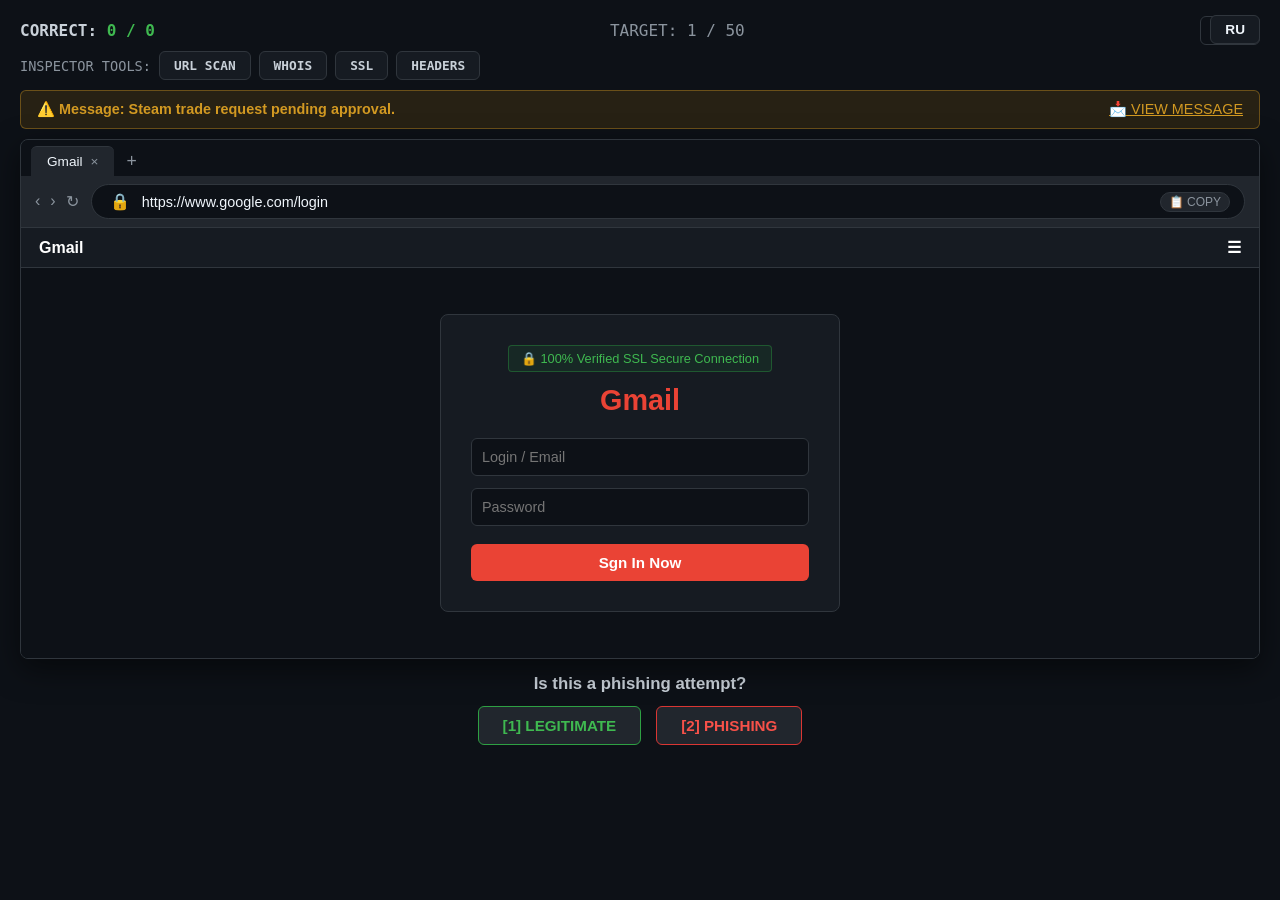
==== test.html @ 47da41e9 "ui: update simulation window layout and modals" ====
<!DOCTYPE html>
<html lang="en">
<head>
    <meta charset="UTF-8">
    <meta name="viewport" content="width=device-width, initial-scale=1.0">
    <title>Sentinel OS | Active Simulation</title>
    <link rel="manifest" href="manifest.json">
    <link rel="icon" type="image/svg+xml" href="data:image/svg+xml,<svg xmlns='http://www.w3.org/2000/svg' viewBox='0 0 24 24' fill='%232ea043'><path d='M12 1L3 5v6c0 5.55 3.84 10.74 9 12 5.16-1.26 9-6.45 9-12V5l-9-4zm0 10.99h7c-.53 4.12-3.28 7.79-7 8.94V12H5V6.3l7-3.11v8.8z'/></svg>">
    <link rel="stylesheet" href="style.css">
</head>
<body class="app-body fullscreen-mode">
    <div class="top-nav-bar">
        <button class="lang-btn" onclick="toggleLanguage()">RU</button>
    </div>

    <div id="simulation-ui" class="test-container fade-in">
        <div class="simulation-header">
            <div class="score-section">
                <span data-i18n="score">CORRECT:</span> <span id="score-count" class="highlight-green">0 / 0</span>
            </div>
            <div id="sim-progress" class="progress-tracker">TARGET: 1 / 50</div>
            <button class="btn-secondary" onclick="abortMission()" data-i18n="abort">EXIT</button>
        </div>

        <div class="tools-panel">
            <div class="tool-label" data-i18n="tools">INSPECTOR TOOLS:</div>
            <button class="tool-btn" id="tool-urlscan" onclick="useTool('urlscan')" data-i18n="url_scan">URL SCAN</button>
            <button class="tool-btn" id="tool-whois" onclick="useTool('whois')" data-i18n="whois">WHOIS</button>
            <button class="tool-btn" id="tool-ssl" onclick="useTool('ssl')" data-i18n="ssl">SSL</button>
            <button class="tool-btn" id="tool-headers" onclick="useTool('headers')" data-i18n="headers">HEADERS</button>
        </div>

        <div id="context-banner" class="context-banner clickable-banner" onclick="openEmailModal()"></div>

        <div id="device-frame" class="chrome-browser">
            <div id="heatmap-marker" class="heatmap-circle" hidden></div>
            
            <div class="chrome-tabs">
                <div class="chrome-tab active">
                    <span id="tab-title">Loading...</span>
                    <span class="tab-close">×</span>
                </div>
                <div class="chrome-new-tab">+</div>
            </div>

            <div class="chrome-toolbar">
                <div class="nav-btns">
                    <span class="nav-arrow">‹</span>
                    <span class="nav-arrow">›</span>
                    <span class="nav-reload">↻</span>
                </div>
                <div class="chrome-address-bar">
                    <span id="lock-icon" class="lock-status clickable-lock" onclick="openSslModal()" title="View SSL Certificate">🔒</span>
                    <span id="address-bar" class="url-text">https://...</span>
                    <button class="copy-url-btn" onclick="copyAddressUrl()" id="copy-btn">📋 COPY</button>
                </div>
            </div>

            <div id="device-content" class="browser-viewport"></div>
        </div>

        <div id="console-output" class="console-box" hidden></div>

        <div id="controls-area" class="controls-wrapper">
            <div class="question-text" data-i18n="question">Is this a phishing attempt?</div>
            <div class="btn-group row">
                <button class="btn btn-legit" onclick="submitSentinelDecision(false)" data-i18n="btn_legit">[1] LEGITIMATE</button>
                <button class="btn btn-phish" onclick="submitSentinelDecision(true)" data-i18n="btn_phish">[2] PHISHING</button>
            </div>
        </div>

        <div id="explanation-area" class="explanation-box" hidden>
            <div class="result-box">
                <h3 id="result-status"></h3>
                <p id="error-text" class="console-error"></p>
            </div>
            <div class="btn-group row" style="margin-top: 15px;">
                <button id="next-btn" class="btn btn-primary" onclick="loadNextTarget()" data-i18n="btn_next">NEXT TARGET [ENTER]</button>
            </div>
        </div>
    </div>

    <div id="analysis-screen" class="test-container fade-in" hidden>
        <h1 class="success-text" data-i18n="comp_title">THREAT ANALYSIS REPORT</h1>
        <div class="behavior-report">
            <h3 data-i18n="report_header">SYSTEM BEHAVIORAL ANALYSIS</h3>
            <p id="behavior-text"></p>
        </div>

        <div class="log-filter-btns">
            <button class="filter-btn active" onclick="filterLog('all')" id="filter-all">ALL</button>
            <button class="filter-btn" onclick="filterLog('pass')" id="filter-pass">PASSED</button>
            <button class="filter-btn" onclick="filterLog('fail')" id="filter-fail">FAILED</button>
            <button class="filter-btn" onclick="copyAnalysisReport()" id="copy-report-btn">📋 COPY REPORT</button>
        </div>

        <div id="analysis-log" class="analysis-log-container"></div>
        
        <div style="margin-top: 25px; text-align: center;">
            <a href="index.html" class="btn btn-primary" data-i18n="btn_menu">RETURN TO MENU</a>
        </div>
    </div>

    <div id="ssl-modal" class="modal-overlay" hidden>
        <div class="modal-window">
            <div class="modal-header">
                <span data-i18n="ssl_cert_title">🔒 Security Certificate Viewer</span>
                <span class="modal-close" onclick="closeSslModal()">×</span>
            </div>
            <div class="modal-body">
                <div class="cert-field"><span class="cert-label">Issued To:</span> <span id="ssl-cert-domain" class="cert-val"></span></div>
                <div class="cert-field"><span class="cert-label">Issued By:</span> <span id="ssl-cert-issuer" class="cert-val"></span></div>
                <div class="cert-field"><span class="cert-label">Status:</span> <span id="ssl-cert-status" class="cert-val"></span></div>
                <div class="cert-field"><span class="cert-label">Validity Period:</span> <span id="ssl-cert-validity" class="cert-val">2025 - 2027</span></div>
                <div class="cert-field"><span class="cert-label">Fingerprint (SHA-256):</span> <code id="ssl-cert-serial" class="cert-code"></code></div>
            </div>
        </div>
    </div>

    <div id="email-modal" class="modal-overlay" hidden>
        <div class="modal-window email-window">
            <div class="modal-header">
                <span>📩 Incoming Notification Viewer</span>
                <span class="modal-close" onclick="closeEmailModal()">×</span>
            </div>
            <div class="email-body-content">
                <div class="email-row"><span class="email-label">From:</span> <span id="email-modal-sender" class="email-val highlight-red"></span></div>
                <div class="email-row"><span class="email-label">To:</span> <span class="email-val">you@sentinel-os.local</span></div>
                <div class="email-row"><span class="email-label">Subject:</span> <span id="email-modal-subject" class="email-val bold"></span></div>
                <hr class="email-divider">
                <div id="email-modal-body" class="email-text"></div>
            </div>
        </div>
    </div>

    <script src="data.js"></script>
    <script src="script.js"></script>
    <script>
        window.onload = () => { 
            applyLanguage(); 
            initSimulation();
        };
    </script>
</body>
</html>
---- style.css ----
[hidden] {
    display: none !important;
}

:root { 
    --bg-dark: #0d1117; 
    --panel-bg: #161b22;
    --border-color: #30363d;
    --text-primary: #c9d1d9; 
    --text-bright: #f0f6fc;
    --log-green: #2ea043; 
    --red: #da3633;
    --amber: #d29922;
    --chrome-bg: #161b22;
    --chrome-toolbar: #21262d;
    --chrome-url: #0d1117;
}

* { box-sizing: border-box; }

body { 
    background-color: var(--bg-dark); 
    color: var(--text-primary); 
    font-family: -apple-system, BlinkMacSystemFont, "Segoe UI", Roboto, Helvetica, Arial, sans-serif; 
    margin: 0; padding: 0; 
    min-height: 100vh;
}

.dashboard-body {
    background-color: #0d1117;
    background-image: 
        linear-gradient(to right, rgba(255, 255, 255, 0.02) 1px, transparent 1px),
        linear-gradient(to bottom, rgba(255, 255, 255, 0.02) 1px, transparent 1px);
    background-size: 32px 32px;
    min-height: 100vh;
    display: flex;
    flex-direction: column;
}

.app-header {
    width: 100%;
    display: flex;
    justify-content: space-between;
    align-items: center;
    padding: 16px 40px;
    border-bottom: 1px solid var(--border-color);
    background: rgba(22, 27, 34, 0.8);
    backdrop-filter: blur(8px);
}

.header-left {
    display: flex;
    align-items: center;
    gap: 16px;
}

.header-logo {
    font-size: 1.1rem;
    font-weight: 800;
    color: var(--text-bright);
    letter-spacing: 1px;
    font-family: monospace;
}

.status-pill {
    font-size: 0.75rem;
    font-family: monospace;
    color: #3fb950;
    background: rgba(46, 160, 67, 0.15);
    border: 1px solid rgba(46, 160, 67, 0.3);
    padding: 3px 10px;
    border-radius: 20px;
}

.dashboard-container {
    width: 100%;
    max-width: 1200px;
    margin: 0 auto;
    padding: 40px 20px;
    flex-grow: 1;
    display: flex;
    flex-direction: column;
    justify-content: center;
}

.hero-section {
    text-align: center;
    margin-bottom: 40px;
}

.hero-badge {
    font-family: monospace;
    font-size: 0.8rem;
    font-weight: bold;
    color: #58a6ff;
    background: rgba(56, 139, 253, 0.1);
    border: 1px solid rgba(56, 139, 253, 0.3);
    padding: 4px 12px;
    border-radius: 20px;
    display: inline-block;
    margin-bottom: 16px;
}

.hero-title {
    font-size: 2.5rem;
    font-weight: 800;
    color: var(--text-bright);
    margin: 0 0 12px 0;
    letter-spacing: -0.5px;
}

.hero-subtitle {
    font-size: 1.05rem;
    color: #8b949e;
    max-width: 650px;
    margin: 0 auto 24px auto;
    line-height: 1.5;
}

.accuracy-banner {
    display: inline-flex;
    align-items: center;
    gap: 12px;
    background: var(--panel-bg);
    border: 1px solid var(--border-color);
    padding: 10px 24px;
    border-radius: 30px;
}

.accuracy-label {
    font-family: monospace;
    font-size: 0.85rem;
    color: #8b949e;
}

.accuracy-num {
    font-family: monospace;
    font-size: 1.2rem;
    font-weight: bold;
    color: #3fb950;
}

.operations-grid {
    display: grid;
    grid-template-columns: repeat(3, 1fr);
    gap: 20px;
    margin-bottom: 40px;
}

.op-card {
    background: var(--panel-bg);
    border: 1px solid var(--border-color);
    border-radius: 10px;
    padding: 28px 24px;
    text-align: left;
    cursor: pointer;
    transition: all 0.2s ease;
    display: flex;
    flex-direction: column;
    justify-content: space-between;
}

.op-header {
    display: flex;
    justify-content: space-between;
    align-items: center;
    margin-bottom: 16px;
}

.op-badge {
    font-family: monospace;
    font-size: 0.75rem;
    font-weight: bold;
    padding: 3px 8px;
    border-radius: 4px;
}

.op-target-count {
    font-family: monospace;
    font-size: 0.75rem;
    color: #8b949e;
}

.op-card h3 {
    font-size: 1.3rem;
    margin: 0 0 10px 0;
    color: var(--text-bright);
}

.op-desc {
    font-size: 0.9rem;
    color: #8b949e;
    line-height: 1.5;
    margin-bottom: 24px;
}

.btn-start {
    background: #21262d;
    border: 1px solid var(--border-color);
    color: var(--text-bright);
    padding: 10px;
    width: 100%;
    border-radius: 6px;
    font-size: 0.85rem;
    font-weight: 600;
    cursor: pointer;
    transition: 0.2s;
}

.card-easy .op-badge { background: rgba(46, 160, 67, 0.15); color: #3fb950; }
.card-easy:hover { border-color: #3fb950; transform: translateY(-3px); }
.card-easy:hover .btn-start { background: #238636; border-color: #2e8b57; }

.card-medium .op-badge { background: rgba(210, 153, 34, 0.15); color: #d29922; }
.card-medium:hover { border-color: #d29922; transform: translateY(-3px); }
.card-medium:hover .btn-start { background: #9e6a03; border-color: #d29922; }

.card-hard .op-badge { background: rgba(218, 54, 51, 0.15); color: #f85149; }
.card-hard:hover { border-color: #f85149; transform: translateY(-3px); }
.card-hard:hover .btn-start { background: #da3633; border-color: #f85149; }

.dashboard-footer {
    display: flex;
    justify-content: center;
    align-items: center;
    gap: 20px;
    padding-top: 20px;
    border-top: 1px solid var(--border-color);
}

.feature-tag {
    font-size: 0.85rem;
    color: #8b949e;
}

.btn-reset {
    background: transparent;
    border: 1px solid var(--border-color);
    color: #8b949e;
    padding: 6px 14px;
    border-radius: 6px;
    font-size: 0.8rem;
    cursor: pointer;
    transition: 0.2s;
}

.btn-reset:hover { color: #f85149; border-color: #f85149; }

.app-body { 
    display: flex; 
    flex-direction: column; 
    align-items: center; 
    justify-content: flex-start; 
    padding-top: 20px; 
    min-height: 100vh; 
}

.fullscreen-mode { padding: 10px 20px; }

.top-nav-bar {
    position: absolute;
    top: 15px;
    right: 20px;
    display: flex;
    gap: 10px;
    z-index: 1000;
}

.lang-btn {
    background: var(--panel-bg); 
    border: 1px solid var(--border-color); 
    color: var(--text-bright); 
    padding: 6px 14px; 
    cursor: pointer; 
    border-radius: 6px;
    font-size: 0.85rem;
    font-weight: 600;
    transition: 0.2s;
}

.lang-btn:hover { border-color: #8b949e; }

.test-container { 
    width: 100%; 
    max-width: 1400px; 
    display: flex; 
    flex-direction: column; 
    margin: 0 auto;
}

.simulation-header { 
    width: 100%; 
    display: flex; 
    justify-content: space-between; 
    padding: 6px 0; 
    align-items: center; 
    font-family: monospace;
}

.score-section { font-size: 1rem; font-weight: bold; }
.highlight-green { color: #3fb950; }
.progress-tracker { font-size: 1rem; color: #8b949e; }

.tools-panel { 
    display: flex; 
    gap: 8px; 
    margin-bottom: 10px; 
    align-items: center; 
}

.tool-label { 
    font-family: monospace; 
    color: #8b949e; 
    font-size: 0.85rem; 
}

.tool-btn { 
    background: var(--panel-bg); 
    border: 1px solid var(--border-color); 
    color: var(--text-primary); 
    padding: 6px 14px; 
    cursor: pointer; 
    font-size: 0.8rem; 
    border-radius: 6px;
    font-family: monospace;
    font-weight: 600;
    transition: 0.2s;
}

.tool-btn.active-tool {
    border-color: #58a6ff;
    color: #58a6ff;
    background: rgba(56, 139, 253, 0.1);
}

.tool-btn:hover { 
    border-color: #8b949e;
    color: var(--text-bright);
}

.context-banner {
    background: rgba(187, 128, 9, 0.15);
    border: 1px solid rgba(210, 153, 34, 0.4);
    color: #d29922;
    padding: 10px 16px;
    margin-bottom: 10px;
    font-size: 0.9rem;
    border-radius: 6px;
}

.clickable-banner { cursor: pointer; transition: 0.2s; }
.clickable-banner:hover { background: rgba(187, 128, 9, 0.25); }

.clickable-lock { cursor: pointer; padding: 2px 4px; border-radius: 4px; }
.clickable-lock:hover { background: rgba(255,255,255,0.1); }

.chrome-browser { 
    background: var(--chrome-bg); 
    border-radius: 8px; 
    overflow: hidden; 
    display: flex; 
    flex-direction: column; 
    box-shadow: 0 10px 30px rgba(0,0,0,0.5); 
    position: relative;
    border: 1px solid var(--border-color);
    min-height: 520px;
}

.chrome-tabs {
    background: #0d1117;
    padding: 6px 10px 0 10px;
    display: flex;
    align-items: center;
    gap: 4px;
}

.chrome-tab {
    background: var(--chrome-toolbar);
    color: var(--text-bright);
    padding: 7px 16px;
    border-radius: 6px 6px 0 0;
    font-size: 0.85rem;
    display: flex;
    align-items: center;
    gap: 8px;
    border-top: 1px solid var(--border-color);
}

.tab-close { color: #8b949e; }
.chrome-new-tab { color: #8b949e; padding: 0 8px; font-size: 1.1rem; }

.chrome-toolbar { 
    background: var(--chrome-toolbar); 
    padding: 8px 14px; 
    display: flex; 
    align-items: center; 
    gap: 12px; 
    border-bottom: 1px solid var(--border-color);
}

.nav-btns { display: flex; gap: 10px; color: #8b949e; font-size: 1rem; }

.chrome-address-bar { 
    background: var(--chrome-url); 
    border-radius: 20px; 
    padding: 5px 14px; 
    flex-grow: 1; 
    display: flex;
    align-items: center;
    gap: 8px;
    border: 1px solid var(--border-color); 
}

.url-text { 
    font-family: -apple-system, BlinkMacSystemFont, "Segoe UI", sans-serif; 
    font-size: 0.9rem; 
    color: var(--text-bright); 
    flex-grow: 1;
}

.copy-url-btn {
    background: #21262d;
    border: 1px solid var(--border-color);
    color: #8b949e;
    font-size: 0.75rem;
    padding: 2px 8px;
    border-radius: 12px;
    cursor: pointer;
    transition: 0.2s;
}

.copy-url-btn:hover { color: #fff; border-color: #8b949e; }

.browser-viewport { 
    flex-grow: 1; 
    display: flex; 
    flex-direction: column; 
    background: #0d1117; 
    color: #fff; 
}

.console-box { 
    width: 100%; 
    background: #010409; 
    border: 1px solid var(--border-color); 
    padding: 12px 16px; 
    margin-top: 10px; 
    font-family: monospace; 
    color: #3fb950; 
    font-size: 0.88rem; 
    border-radius: 6px;
}

.url-protocol { color: #58a6ff; font-weight: bold; }
.url-subdomain { color: #d29922; font-weight: bold; }
.url-domain { color: #f85149; font-weight: bold; }
.url-path { color: #8b949e; }

.controls-wrapper { 
    margin-top: 15px; 
    text-align: center; 
}

.question-text { 
    font-size: 1.05rem; 
    margin-bottom: 12px; 
    font-weight: 600; 
}

.btn-group { display: flex; justify-content: center; gap: 15px; }

.btn {
    padding: 10px 24px;
    font-size: 0.95rem;
    font-weight: 600;
    border-radius: 6px;
    border: 1px solid var(--border-color);
    background: #21262d;
    color: var(--text-bright);
    cursor: pointer;
    transition: 0.2s;
}

.btn-legit {
    border-color: #2ea043;
    color: #3fb950;
}

.btn-legit:hover {
    background: #238636;
    color: #fff;
}

.btn-phish {
    border-color: #da3633;
    color: #f85149;
}

.btn-phish:hover {
    background: #da3633;
    color: #fff;
}

.btn-primary {
    background: #238636;
    border-color: #2e8b57;
    color: #fff;
}

.btn-primary:hover {
    background: #2ea043;
}

.btn-secondary { 
    background: transparent; 
    border: 1px solid var(--border-color); 
    color: #8b949e; 
    padding: 6px 14px; 
    cursor: pointer; 
    font-size: 0.85rem; 
    border-radius: 6px; 
    transition: 0.2s;
}

.btn-secondary:hover { border-color: #8b949e; color: #fff; }

.explanation-box { 
    margin-top: 15px; 
    background: var(--panel-bg); 
    border: 1px solid var(--border-color); 
    padding: 20px; 
    border-radius: 8px; 
    text-align: center; 
}

.console-error { 
    color: #f85149; 
    font-family: monospace; 
    font-size: 0.95rem; 
    margin-top: 8px; 
}

.modal-overlay {
    position: fixed;
    top: 0; left: 0; right: 0; bottom: 0;
    background: rgba(0,0,0,0.75);
    backdrop-filter: blur(4px);
    z-index: 2000;
    display: flex;
    justify-content: center;
    align-items: center;
}

.modal-window {
    background: var(--panel-bg);
    border: 1px solid var(--border-color);
    border-radius: 8px;
    width: 90vw;
    max-width: 480px;
    box-shadow: 0 20px 40px rgba(0,0,0,0.8);
    overflow: hidden;
}

.modal-header {
    background: #21262d;
    padding: 12px 18px;
    font-weight: 600;
    display: flex;
    justify-content: space-between;
    align-items: center;
    border-bottom: 1px solid var(--border-color);
}

.modal-close {
    font-size: 1.3rem;
    color: #8b949e;
    cursor: pointer;
}

.modal-close:hover { color: #fff; }

.modal-body { padding: 20px; }

.cert-field { margin-bottom: 10px; font-size: 0.88rem; }
.cert-label { color: #8b949e; font-weight: 600; display: block; margin-bottom: 2px; }
.cert-val { color: var(--text-bright); }
.cert-code { font-family: monospace; font-size: 0.8rem; color: #3fb950; word-break: break-all; }

.email-window { max-width: 580px; }
.email-body-content { padding: 20px; text-align: left; }
.email-row { margin-bottom: 8px; font-size: 0.88rem; }
.email-label { color: #8b949e; width: 70px; display: inline-block; font-weight: 600; }
.email-val { color: var(--text-bright); }
.highlight-red { color: #f85149; font-weight: 600; }
.email-divider { border: 0; border-top: 1px solid var(--border-color); margin: 12px 0; }
.email-text { font-size: 0.9rem; line-height: 1.5; color: var(--text-primary); background: #0d1117; padding: 14px; border-radius: 6px; border: 1px solid var(--border-color); }

.fake-ssl-badge {
    background: rgba(46, 160, 67, 0.1);
    border: 1px solid rgba(46, 160, 67, 0.4);
    color: #3fb950;
    padding: 5px 12px;
    font-size: 0.8rem;
    border-radius: 4px;
    margin-bottom: 12px;
    display: inline-block;
}

.urgent-timer {
    background: rgba(218, 54, 51, 0.15);
    border: 1px solid rgba(218, 54, 51, 0.4);
    color: #f85149;
    padding: 6px 12px;
    font-size: 0.85rem;
    border-radius: 4px;
    margin-bottom: 12px;
    font-weight: 600;
}

.bitb-wrapper { background: #000; flex-grow: 1; display: flex; justify-content: center; align-items: center; padding: 20px; }
.bitb-window { width: 380px; background: var(--panel-bg); border: 1px solid #58a6ff; border-radius: 8px; overflow: hidden; }
.bitb-header { background: #21262d; padding: 8px 12px; display: flex; flex-direction: column; border-bottom: 1px solid var(--border-color); }
.bitb-title { font-size: 0.8rem; color: #8b949e; }
.bitb-fake-url { font-family: monospace; font-size: 0.75rem; color: #3fb950; }
.bitb-body { padding: 25px; text-align: center; }

.steam-page { background: #171a21; color: #c6d4df; flex-grow: 1; display: flex; flex-direction: column; }
.steam-header { background: #171a21; padding: 12px 30px; display: flex; align-items: center; gap: 30px; border-bottom: 1px solid #2a475e; }
.steam-logo-text { font-size: 1.6rem; font-weight: 900; color: #fff; letter-spacing: 2px; }
.steam-nav-links { display: flex; gap: 20px; font-size: 0.85rem; font-weight: 600; color: #b8b6b4; }
.steam-body { flex-grow: 1; display: flex; flex-direction: column; align-items: center; justify-content: center; padding: 30px; background: radial-gradient(circle at top, #1b2838 0%, #171a21 100%); }
.steam-login-card { background: #182330; border: 1px solid #000; padding: 25px; width: 100%; max-width: 380px; border-radius: 4px; }
.steam-login-card h2 { color: #fff; margin-top: 0; font-size: 1.3rem; }
.steam-login-card label { display: block; text-align: left; font-size: 0.75rem; color: #1999ff; margin: 10px 0 4px 0; font-weight: 600; }
.steam-footer { background: #101216; padding: 12px; font-size: 0.75rem; color: #56707f; text-align: center; }

.tg-page { background: #0f1721; flex-grow: 1; display: flex; justify-content: center; align-items: center; padding: 20px; }
.tg-box { background: #17212b; border-radius: 8px; display: flex; width: 100%; max-width: 580px; border: 1px solid #242f3d; overflow: hidden; }
.tg-qr-side { background: #0e1621; padding: 25px; display: flex; flex-direction: column; align-items: center; justify-content: center; border-right: 1px solid #242f3d; }
.fake-qr { width: 110px; height: 110px; background: #fff; border: 5px solid #fff; }
.tg-form-side { padding: 25px; flex-grow: 1; text-align: center; }

.dhl-page { background: #f2f2f2; color: #111; flex-grow: 1; display: flex; flex-direction: column; }
.dhl-header { background: #FFCC00; color: #d40511; padding: 12px 25px; font-size: 1.4rem; font-weight: 900; }
.dhl-body { flex-grow: 1; display: flex; justify-content: center; align-items: center; padding: 25px; }
.dhl-card { background: #fff; padding: 25px; border-radius: 6px; box-shadow: 0 2px 10px rgba(0,0,0,0.1); width: 100%; max-width: 450px; }
.dhl-status-bar { display: flex; justify-content: space-between; font-size: 0.8rem; margin: 12px 0; background: #eee; padding: 8px; border-radius: 4px; }
.dhl-status-bar .step.active { color: #2ea043; font-weight: 600; }
.dhl-status-bar .step.hold { color: #da3633; font-weight: 600; }

.paypal-page { background: #f5f7fa; color: #2c2e2f; flex-grow: 1; display: flex; justify-content: center; align-items: center; padding: 20px; }
.paypal-card { background: #fff; border-radius: 8px; padding: 30px; width: 100%; max-width: 400px; border: 1px solid #e5e7eb; box-shadow: 0 4px 15px rgba(0,0,0,0.05); text-align: center; }
.paypal-logo { font-size: 1.8rem; font-weight: 900; color: #003087; font-style: italic; margin-bottom: 8px; }

.amazon-page { background: #eaeded; color: #0f1111; flex-grow: 1; display: flex; flex-direction: column; }
.amazon-header { background: #131921; color: #fff; padding: 10px 25px; font-weight: 900; font-size: 1.3rem; }
.amazon-body { flex-grow: 1; display: flex; justify-content: center; align-items: center; padding: 25px; }
.amazon-card { background: #fff; border-radius: 6px; padding: 25px; border: 1px solid #d5d9d9; width: 100%; max-width: 420px; }

.drive-page { background: #f8f9fa; color: #202124; flex-grow: 1; display: flex; justify-content: center; align-items: center; padding: 20px; }
.drive-card { background: #fff; border-radius: 8px; padding: 30px; width: 100%; max-width: 420px; border: 1px solid #dadce0; text-align: center; box-shadow: 0 1px 3px rgba(60,64,67,0.15); }

.ig-page { background: #000; color: #fff; flex-grow: 1; display: flex; justify-content: center; align-items: center; padding: 20px; }
.ig-card { background: #121212; border-radius: 8px; padding: 30px; width: 100%; max-width: 360px; border: 1px solid #262626; text-align: center; }

.fs-nav { padding: 10px 18px; background: var(--panel-bg); border-bottom: 1px solid var(--border-color); font-weight: 600; font-size: 1rem; display: flex; justify-content: space-between; align-items: center; }
.fs-body { flex-grow: 1; display: flex; justify-content: center; align-items: center; padding: 30px 20px; background: #0d1117; }
.fs-box { background: var(--panel-bg); padding: 30px; border-radius: 8px; width: 100%; max-width: 400px; text-align: center; border: 1px solid var(--border-color); }
.fs-logo { font-size: 1.8rem; font-weight: 800; margin-bottom: 15px; }
.fs-input { width: 100%; padding: 10px; margin: 6px 0; border: 1px solid var(--border-color); border-radius: 6px; font-size: 0.9rem; background: #0d1117; color: var(--text-bright); }
.fs-btn { width: 100%; padding: 10px; border: none; border-radius: 6px; font-size: 0.95rem; font-weight: 600; cursor: pointer; margin-top: 12px; color: #fff; }

.heatmap-circle { position: absolute; width: 100%; height: 36px; border: 2px solid var(--red); top: 38px; left: 0; z-index: 100; pointer-events: none; background: rgba(218, 54, 51, 0.15); }

.fade-in { animation: fadeIn 0.2s ease-in; }
@keyframes fadeIn { from { opacity: 0; transform: translateY(4px); } to { opacity: 1; transform: translateY(0); } }

.behavior-report { background: var(--panel-bg); border: 1px solid var(--border-color); padding: 18px; margin-bottom: 12px; text-align: left; border-radius: 6px; }

.log-filter-btns { display: flex; gap: 8px; margin-bottom: 10px; }
.filter-btn { background: var(--panel-bg); border: 1px solid var(--border-color); color: #8b949e; padding: 5px 12px; border-radius: 6px; cursor: pointer; font-size: 0.8rem; font-weight: 600; }
.filter-btn.active { background: #238636; color: #fff; border-color: #2e8b57; }

.analysis-log-container { background: #010409; border: 1px solid var(--border-color); max-height: 350px; overflow-y: auto; text-align: left; padding: 12px; font-family: monospace; border-radius: 6px; }
.log-entry { padding: 6px; border-bottom: 1px dashed #21262d; font-size: 0.85rem; }
.log-entry.pass { color: #3fb950; }
.log-entry.fail { color: #f85149; background: rgba(218, 54, 51, 0.1); }

::-webkit-scrollbar { width: 6px; }
::-webkit-scrollbar-track { background: #0d1117; }
::-webkit-scrollbar-thumb { background: #21262d; border-radius: 3px; }
::-webkit-scrollbar-thumb:hover { background: #8b949e; }
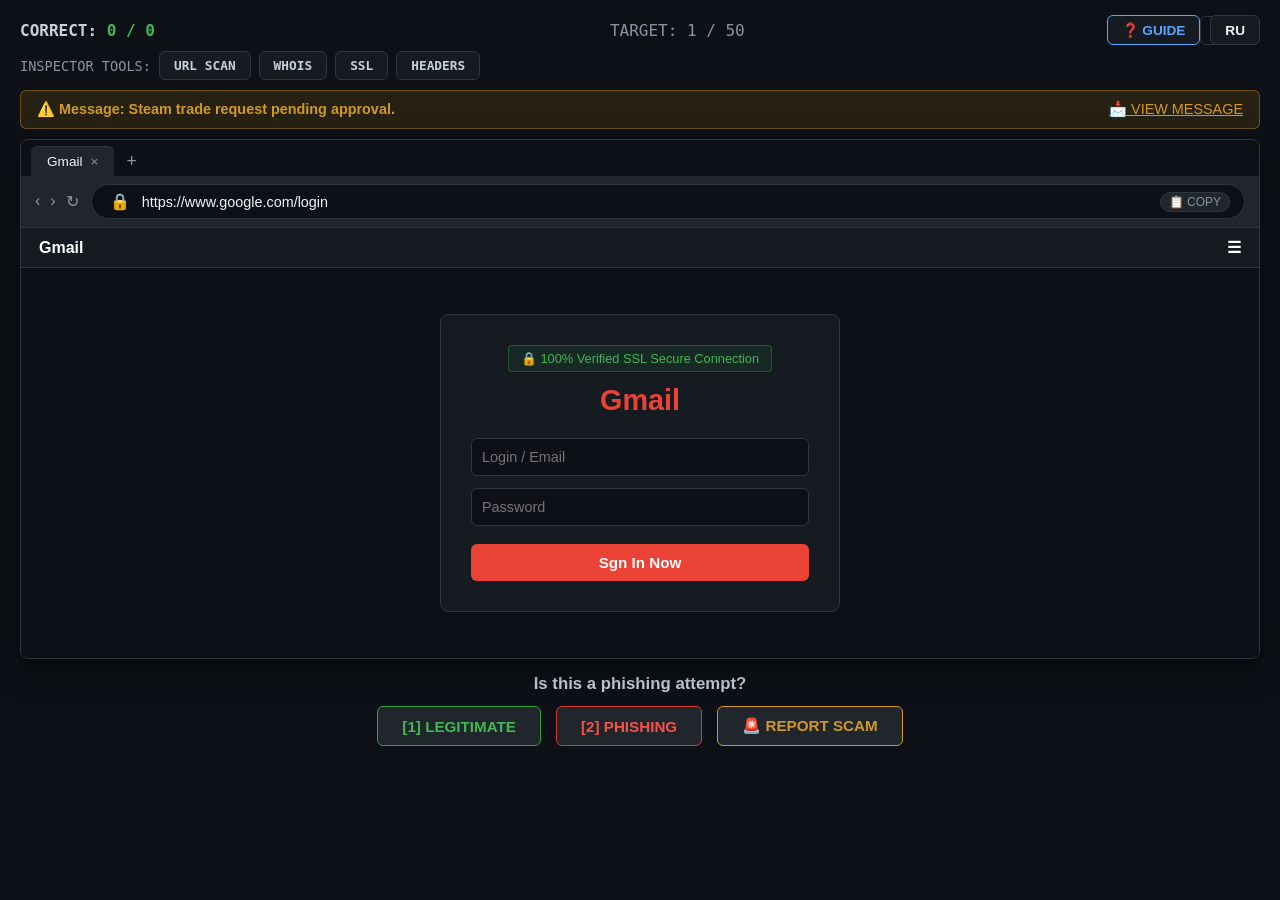
==== commit d5b403b3: "feat: add WHOIS, QR payload, guide and report scam modals" ====
--- a/test.html
+++ b/test.html
@@ -10,6 +10,7 @@
 </head>
 <body class="app-body fullscreen-mode">
     <div class="top-nav-bar">
+        <button class="guide-btn" onclick="openGuideModal()" data-i18n="guide_btn">❓ GUIDE</button>
         <button class="lang-btn" onclick="toggleLanguage()">RU</button>
     </div>
 
@@ -66,6 +67,7 @@
             <div class="btn-group row">
                 <button class="btn btn-legit" onclick="submitSentinelDecision(false)" data-i18n="btn_legit">[1] LEGITIMATE</button>
                 <button class="btn btn-phish" onclick="submitSentinelDecision(true)" data-i18n="btn_phish">[2] PHISHING</button>
+                <button class="btn btn-report" onclick="submitScamReport()" data-i18n="btn_report">🚨 REPORT SCAM</button>
             </div>
         </div>
 
@@ -129,6 +131,86 @@
                 <div class="email-row"><span class="email-label">Subject:</span> <span id="email-modal-subject" class="email-val bold"></span></div>
                 <hr class="email-divider">
                 <div id="email-modal-body" class="email-text"></div>
+            </div>
+        </div>
+    </div>
+
+    <div id="whois-modal" class="modal-overlay" hidden>
+        <div class="modal-window">
+            <div class="modal-header">
+                <span>🔍 WHOIS Domain Registry Data</span>
+                <span class="modal-close" onclick="closeWhoisModal()">×</span>
+            </div>
+            <div class="modal-body">
+                <div class="cert-field"><span class="cert-label">Domain Name:</span> <span id="whois-domain" class="cert-val"></span></div>
+                <div class="cert-field"><span class="cert-label">Registrar:</span> <span id="whois-registrar" class="cert-val"></span></div>
+                <div class="cert-field"><span class="cert-label">Creation Date:</span> <span id="whois-created" class="cert-val"></span></div>
+                <div class="cert-field"><span class="cert-label">Expiration Date:</span> <span id="whois-expires" class="cert-val">2027-10-15</span></div>
+                <div class="cert-field"><span class="cert-label">Registrant Country:</span> <span id="whois-country" class="cert-val"></span></div>
+                <div class="cert-field"><span class="cert-label">Name Servers:</span> <span id="whois-nameservers" class="cert-val">ns1.cloudflare.com, ns2.cloudflare.com</span></div>
+                <div class="cert-field"><span class="cert-label">Privacy Shield:</span> <span id="whois-privacy" class="cert-val"></span></div>
+            </div>
+        </div>
+    </div>
+
+    <div id="qr-modal" class="modal-overlay" hidden>
+        <div class="modal-window">
+            <div class="modal-header">
+                <span>📱 Decoded QR Code Payload</span>
+                <span class="modal-close" onclick="closeQrModal()">×</span>
+            </div>
+            <div class="modal-body text-center">
+                <p style="color:#8b949e; font-size:0.9rem; margin-bottom:10px;">Scanning this QR code forwards your credentials to:</p>
+                <div class="qr-payload-code" id="qr-decoded-url"></div>
+                <p id="qr-warning-text" style="color:#f85149; font-size:0.85rem; margin-top:15px; font-weight:600;"></p>
+            </div>
+        </div>
+    </div>
+
+    <div id="report-modal" class="modal-overlay" hidden>
+        <div class="modal-window text-center" style="padding:30px;">
+            <div style="font-size:3rem; margin-bottom:10px;">🚨</div>
+            <h3 style="margin-bottom:10px; color:#f85149;">Threat Reported to PhishTank & CERT</h3>
+            <p style="color:#8b949e; font-size:0.9rem; margin-bottom:20px;">Target URL has been logged into the global blocklist database for analysis.</p>
+            <button class="btn btn-primary" onclick="closeReportModal()">CONTINUE</button>
+        </div>
+    </div>
+
+    <div id="guide-modal" class="modal-overlay" hidden>
+        <div class="modal-window guide-window">
+            <div class="modal-header">
+                <span data-i18n="guide_modal_title">❓ Phishing Inspection Guide</span>
+                <span class="modal-close" onclick="closeGuideModal()">×</span>
+            </div>
+            <div class="modal-body">
+                <div class="guide-step">
+                    <span class="guide-num">1</span>
+                    <div class="guide-text">
+                        <strong data-i18n="guide_s1_title">Check Protocol & Lock</strong>
+                        <p data-i18n="guide_s1_desc">Ensure the URL starts with https://. Click the lock icon to view SSL Certificate validity.</p>
+                    </div>
+                </div>
+                <div class="guide-step">
+                    <span class="guide-num">2</span>
+                    <div class="guide-text">
+                        <strong data-i18n="guide_s2_title">Verify Main Domain</strong>
+                        <p data-i18n="guide_s2_desc">Watch out for subdomain tricks like discord.com.auth-verify.io where the real domain is auth-verify.io.</p>
+                    </div>
+                </div>
+                <div class="guide-step">
+                    <span class="guide-num">3</span>
+                    <div class="guide-text">
+                        <strong data-i18n="guide_s3_title">Inspect Email Sender</strong>
+                        <p data-i18n="guide_s3_desc">Click the email banner to check if the sender domain matches the official service.</p>
+                    </div>
+                </div>
+                <div class="guide-step">
+                    <span class="guide-num">4</span>
+                    <div class="guide-text">
+                        <strong data-i18n="guide_s4_title">Look for Anomalies</strong>
+                        <p data-i18n="guide_s4_desc">Check for typos on buttons, fake SSL badges painted on the page, or suspicious QR code payloads.</p>
+                    </div>
+                </div>
             </div>
         </div>
     </div>
--- a/style.css
+++ b/style.css
@@ -23,7 +23,7 @@
     color: var(--text-primary); 
     font-family: -apple-system, BlinkMacSystemFont, "Segoe UI", Roboto, Helvetica, Arial, sans-serif; 
     margin: 0; padding: 0; 
-    min-height: 100vh;
+    min-height: 100vh; overflow-x: hidden; 
 }
 
 .dashboard-body {
@@ -54,22 +54,18 @@
     gap: 16px;
 }
 
+.header-right {
+    display: flex;
+    align-items: center;
+    gap: 10px;
+}
+
 .header-logo {
     font-size: 1.1rem;
     font-weight: 800;
     color: var(--text-bright);
     letter-spacing: 1px;
     font-family: monospace;
-}
-
-.status-pill {
-    font-size: 0.75rem;
-    font-family: monospace;
-    color: #3fb950;
-    background: rgba(46, 160, 67, 0.15);
-    border: 1px solid rgba(46, 160, 67, 0.3);
-    padding: 3px 10px;
-    border-radius: 20px;
 }
 
 .dashboard-container {
@@ -266,7 +262,7 @@
     z-index: 1000;
 }
 
-.lang-btn {
+.guide-btn, .lang-btn {
     background: var(--panel-bg); 
     border: 1px solid var(--border-color); 
     color: var(--text-bright); 
@@ -278,6 +274,8 @@
     transition: 0.2s;
 }
 
+.guide-btn { border-color: #58a6ff; color: #58a6ff; }
+.guide-btn:hover { background: rgba(56, 139, 253, 0.15); }
 .lang-btn:hover { border-color: #8b949e; }
 
 .test-container { 
@@ -481,35 +479,17 @@
     transition: 0.2s;
 }
 
-.btn-legit {
-    border-color: #2ea043;
-    color: #3fb950;
-}
-
-.btn-legit:hover {
-    background: #238636;
-    color: #fff;
-}
-
-.btn-phish {
-    border-color: #da3633;
-    color: #f85149;
-}
-
-.btn-phish:hover {
-    background: #da3633;
-    color: #fff;
-}
-
-.btn-primary {
-    background: #238636;
-    border-color: #2e8b57;
-    color: #fff;
-}
-
-.btn-primary:hover {
-    background: #2ea043;
-}
+.btn-legit { border-color: #2ea043; color: #3fb950; }
+.btn-legit:hover { background: #238636; color: #fff; }
+
+.btn-phish { border-color: #da3633; color: #f85149; }
+.btn-phish:hover { background: #da3633; color: #fff; }
+
+.btn-report { border-color: #d29922; color: #d29922; }
+.btn-report:hover { background: #9e6a03; color: #fff; }
+
+.btn-primary { background: #238636; border-color: #2e8b57; color: #fff; }
+.btn-primary:hover { background: #2ea043; }
 
 .btn-secondary { 
     background: transparent; 
@@ -586,6 +566,12 @@
 .cert-val { color: var(--text-bright); }
 .cert-code { font-family: monospace; font-size: 0.8rem; color: #3fb950; word-break: break-all; }
 
+.guide-window { max-width: 580px; }
+.guide-step { display: flex; gap: 15px; margin-bottom: 18px; align-items: flex-start; }
+.guide-num { background: #238636; color: #fff; width: 28px; height: 28px; border-radius: 50%; display: flex; justify-content: center; align-items: center; font-weight: bold; font-size: 0.9rem; flex-shrink: 0; }
+.guide-text strong { color: var(--text-bright); font-size: 0.95rem; display: block; margin-bottom: 2px; }
+.guide-text p { color: #8b949e; font-size: 0.85rem; margin: 0; line-height: 1.4; }
+
 .email-window { max-width: 580px; }
 .email-body-content { padding: 20px; text-align: left; }
 .email-row { margin-bottom: 8px; font-size: 0.88rem; }
@@ -594,6 +580,10 @@
 .highlight-red { color: #f85149; font-weight: 600; }
 .email-divider { border: 0; border-top: 1px solid var(--border-color); margin: 12px 0; }
 .email-text { font-size: 0.9rem; line-height: 1.5; color: var(--text-primary); background: #0d1117; padding: 14px; border-radius: 6px; border: 1px solid var(--border-color); }
+
+.qr-interactive { cursor: pointer; transition: transform 0.2s; border: 2px dashed #58a6ff !important; }
+.qr-interactive:hover { transform: scale(1.05); }
+.qr-payload-code { background: #0d1117; border: 1px solid var(--border-color); color: #3fb950; padding: 12px; font-family: monospace; font-size: 0.85rem; border-radius: 6px; word-break: break-all; margin-top: 10px; }
 
 .fake-ssl-badge {
     background: rgba(46, 160, 67, 0.1);
